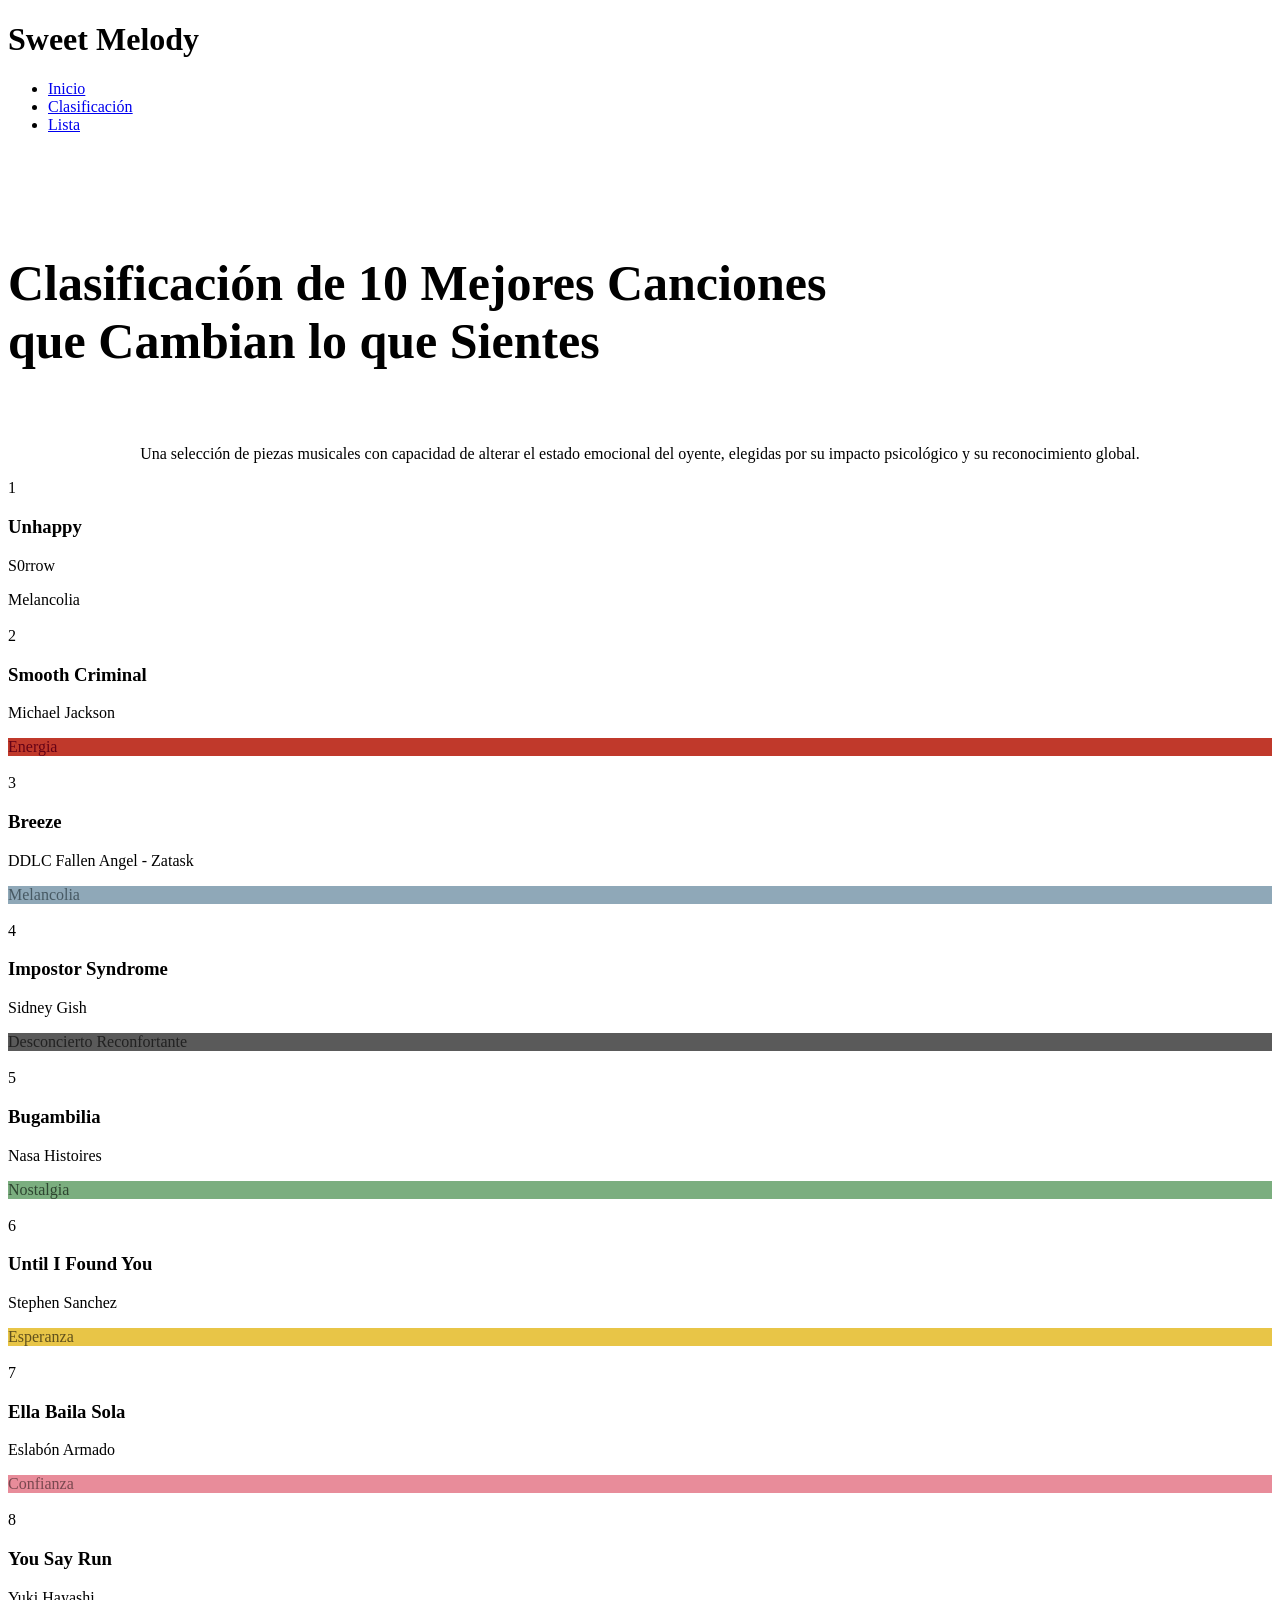
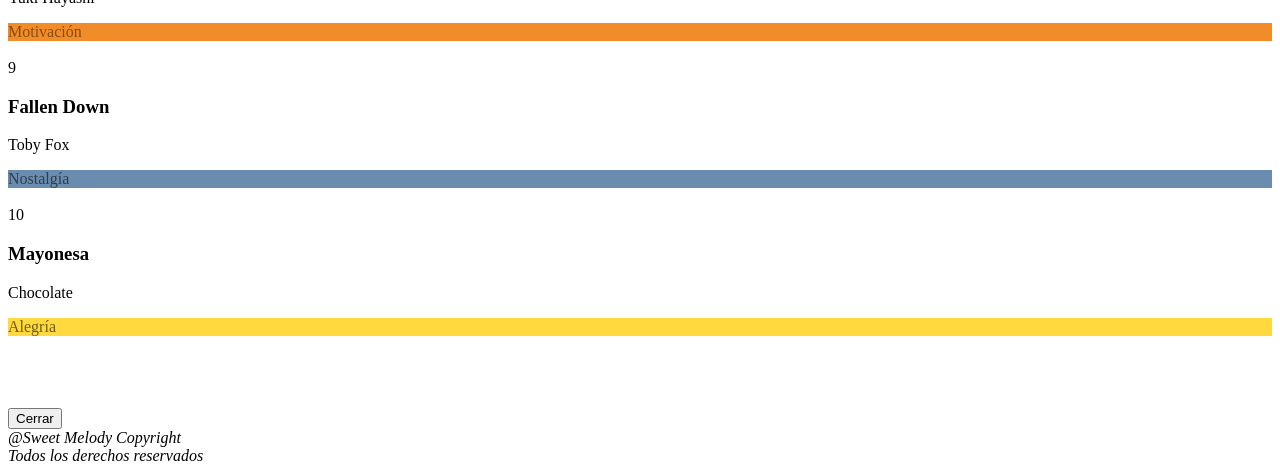
==== clasificación.html @ 74edee3a "Add files via upload" ====
<!DOCTYPE html>
<html lang="en">

<head>
    <meta charset="UTF-8">
    <meta name="viewport" content="width=device-width, initial-scale=1.0">
    <title>Clasificacion</title>
    <link rel="stylesheet" href="css/estilos.css" />
    <script src="js/javascript.js" defer></script>
</head>

<body>
    <header class="encabezado">
        <div class="titulo">
            <h1>Sweet Melody</h1>
        </div>

        <div class="contenedor_botones">
            <ul>
                <li>
                    <a href="index.html">Inicio</a>
                </li>
                <li><a href="clasificación.html"><u>Clasificación</u></a></li>
                <li><a href="tu_lista.html">Lista</a></li>
            </ul>
        </div>
    </header>

    <main style="margin-top: 120px;">
        <section class="fondo_seccion" style="margin-top: 10px;">
            <h2 style="font-size: 50px;">Clasificación de 10 Mejores Canciones <br> que Cambian lo que Sientes</h2>
            <br>
            <div class="fondo_textos_seccion">
                <p align="center">Una selección de piezas musicales con capacidad de alterar el estado emocional del
                    oyente, elegidas por su impacto psicológico y su reconocimiento global.</p>
            </div>
        </section>

        <!--Contenedor 1-->
        <section class="contenedor_top">
            <div class="fondo_musica">
                <div class="n_ranked">1</div>

                <div class="info_musica">
                    <h3>Unhappy</h3>
                    <p>S0rrow</p>
                    <div class="m_emocion">Melancolia</div>
                </div>

                <div class="m_detalles">
                    <img src="assets/Iconos-Emojis/Sientes_una_Presencia_Maligna.png" alt=""
                        onclick="mostrarCancion('unhappy')">
                </div>
            </div>

            <!--Contenedor 2-->
            <div class="fondo_musica">
                <div class="n_ranked">2</div>

                <div class="info_musica">
                    <h3>Smooth Criminal</h3>
                    <p>Michael Jackson</p>
                    <div class="m_emocion" style="background-color: #C0392B; color: rgb(101, 2, 22);">Energia</div>
                </div>

                <div class="m_detalles">
                    <img src="assets/Iconos-Emojis/Sientes_una_Presencia_Maligna.png" alt="" onclick="mostrarCancion('smoothCriminal')">
                </div>
            </div>

            <!--Contenedor 3-->
            <div class="fondo_musica">
                <div class="n_ranked">3</div>

                <div class="info_musica">
                    <h3>Breeze</h3>
                    <p>DDLC Fallen Angel - Zatask</p>
                    <div class="m_emocion" style="background-color: #8FA8B8; color: #475963;">Melancolia</div>
                </div>

                <div class="m_detalles">
                    <img src="assets/Iconos-Emojis/Sientes_una_Presencia_Maligna.png" alt="" onclick="mostrarCancion('breeze')">
                </div>
            </div>

            <!--Contenedor 4-->
            <div class="fondo_musica">
                <div class="n_ranked">4</div>

                <div class="info_musica">
                    <h3>Impostor Syndrome</h3>
                    <p>Sidney Gish</p>
                    <div class="m_emocion" style="background-color: #5A5A5A; color: #212121;">Desconcierto Reconfortante
                    </div>
                </div>

                <div class="m_detalles">
                    <img src="assets/Iconos-Emojis/Sientes_una_Presencia_Maligna.png" alt="" onclick="mostrarCancion('impostor')">
                </div>
            </div>

            <!--Contenedor 5-->
            <div class="fondo_musica">
                <div class="n_ranked">5</div>

                <div class="info_musica">
                    <h3>Bugambilia</h3>
                    <p>Nasa Histoires</p>
                    <div class="m_emocion" style="background-color: #7BAE7F; color: #2e4530;">Nostalgia</div>
                </div>

                <div class="m_detalles">
                    <img src="assets/Iconos-Emojis/Sientes_una_Presencia_Maligna.png" alt="" onclick="mostrarCancion('bugambilia')">
                </div>
            </div>


            <!--Contenedor 6-->
            <div class="fondo_musica">
                <div class="n_ranked">6</div>

                <div class="info_musica">
                    <h3>Until I Found You</h3>
                    <p>Stephen Sanchez</p>
                    <div class="m_emocion" style="background-color: #E8C547; color: #60511d;">Esperanza</div>
                </div>

                <div class="m_detalles">
                    <img src="assets/Iconos-Emojis/Sientes_una_Presencia_Maligna.png" alt="" onclick="mostrarCancion('untilIFoundYou')">
                </div>
            </div>


            <!--Contenedor 7-->
            <div class="fondo_musica">
                <div class="n_ranked">7</div>

                <div class="info_musica">
                    <h3>Ella Baila Sola</h3>
                    <p>Eslabón Armado</p>
                    <div class="m_emocion" style="background-color: #E88C9A; color: #79484f;">Confianza</div>
                </div>

                <div class="m_detalles">
                    <img src="assets/Iconos-Emojis/Sientes_una_Presencia_Maligna.png" alt="" onclick="mostrarCancion('ellaBailaSola')">
                </div>
            </div>


            <!--Contenedor 8-->
            <div class="fondo_musica">
                <div class="n_ranked">8</div>

                <div class="info_musica">
                    <h3>You Say Run</h3>
                    <p>Yuki Hayashi</p>
                    <div class="m_emocion" style="background-color: #F28C28; color: #844c14;">Motivación</div>
                </div>

                <div class="m_detalles">
                    <img src="assets/Iconos-Emojis/Sientes_una_Presencia_Maligna.png" alt="" onclick="mostrarCancion('youSayRun')">
                </div>
            </div>


            <!--Contenedor 9-->
            <div class="fondo_musica">
                <div class="n_ranked">9</div>

                <div class="info_musica">
                    <h3>Fallen Down</h3>
                    <p>Toby Fox</p>
                    <div class="m_emocion" style="background-color: #6A8CAF; color: #2f3e4e;">Nostalgía</div>
                </div>

                <div class="m_detalles">
                    <img src="assets/Iconos-Emojis/Sientes_una_Presencia_Maligna.png" alt="" onclick="mostrarCancion('fallenDown')">
                </div>
            </div>


            <!--Contenedor 10-->
            <div class="fondo_musica">
                <div class="n_ranked">10</div>

                <div class="info_musica">
                    <h3>Mayonesa</h3>
                    <p>Chocolate</p>
                    <div class="m_emocion" style="background-color: #FFD93D; color: #6d5c19;">Alegría</div>
                </div>

                <div class="m_detalles">
                    <img src="assets/Iconos-Emojis/Sientes_una_Presencia_Maligna.png" alt="" onclick="mostrarCancion('mayonesa')">
                </div>
            </div>

        </section>
    </main>



    <div id="modalCancion" class="modal">

        <div class="tarjeta-modal">

            <h2 id="tituloModal"></h2>
            <img id="imagenModal" src="" alt="">
            <p id="descripcionModal"></p>

            <button onclick="cerrarModal()">
                Cerrar
            </button>

        </div>

    </div>

    <footer><em>@Sweet Melody Copyright <br> Todos los derechos reservados </em></footer>
</body>

</html>
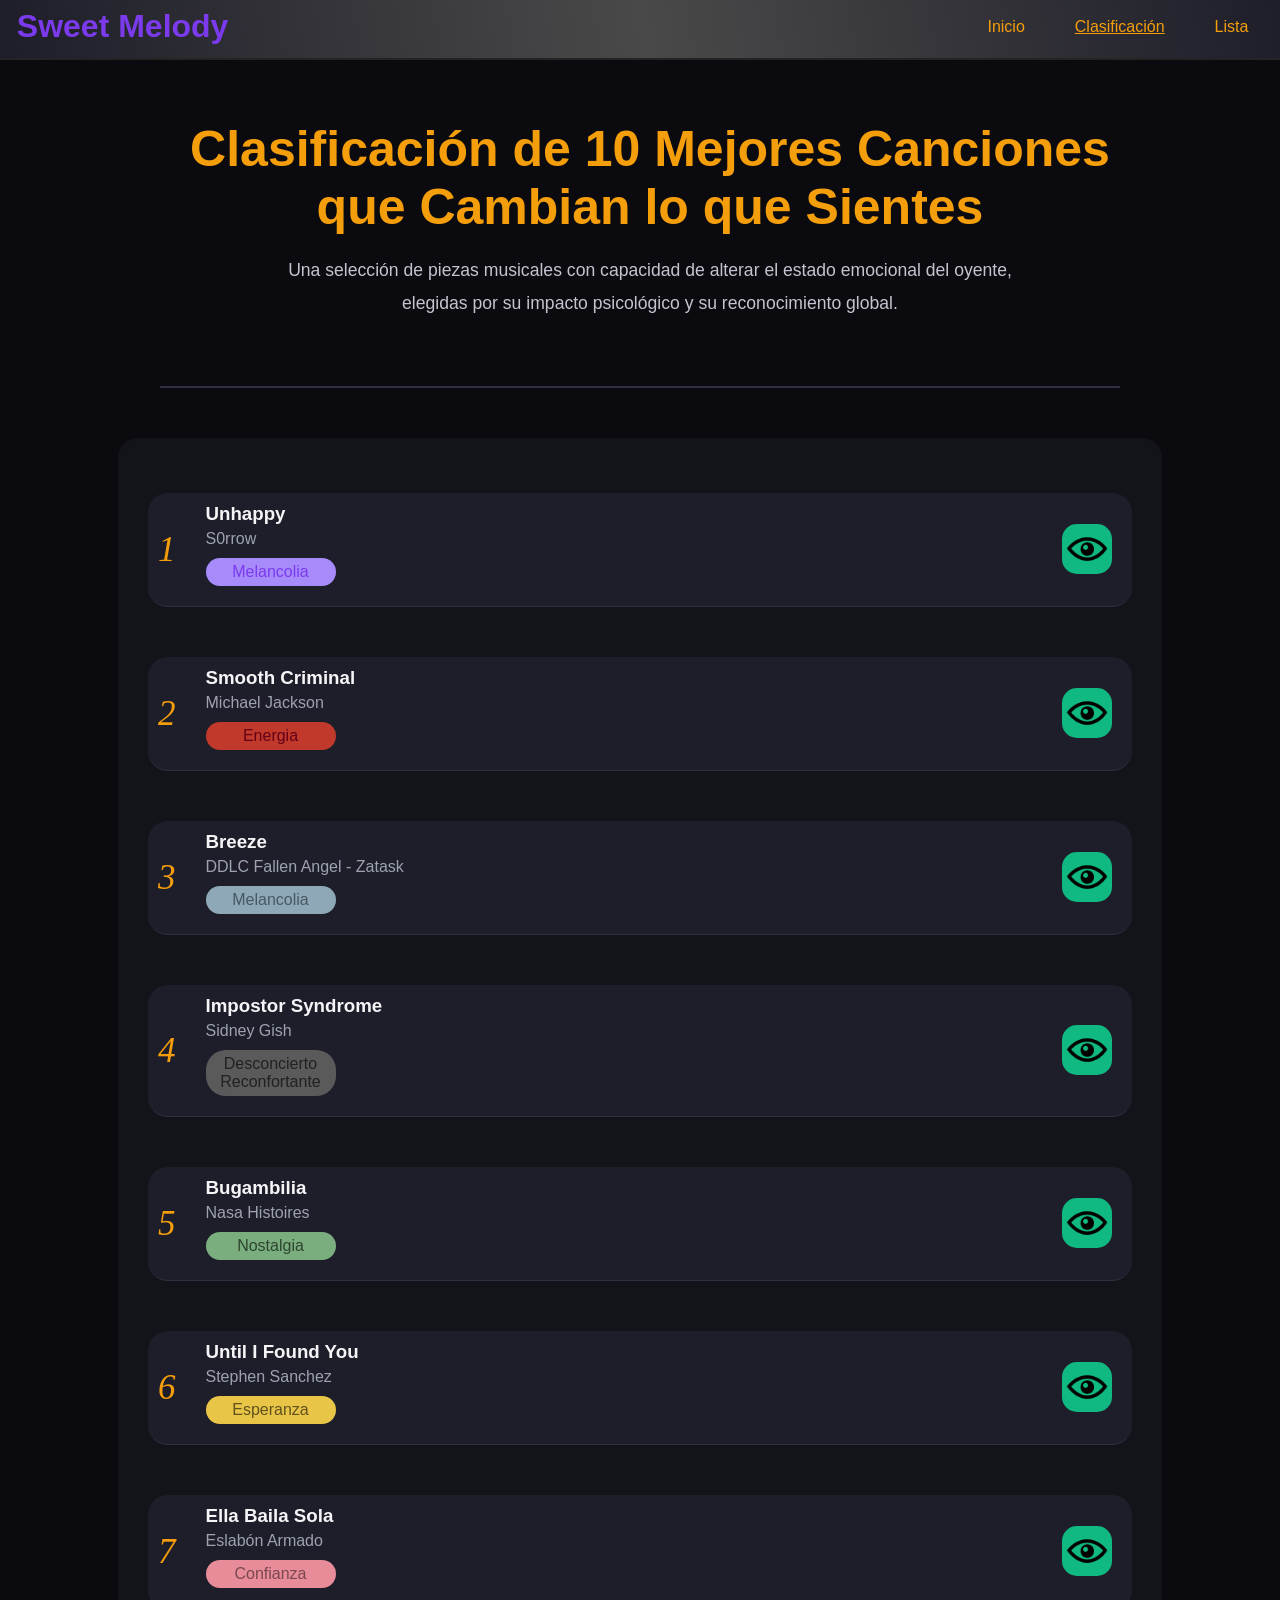
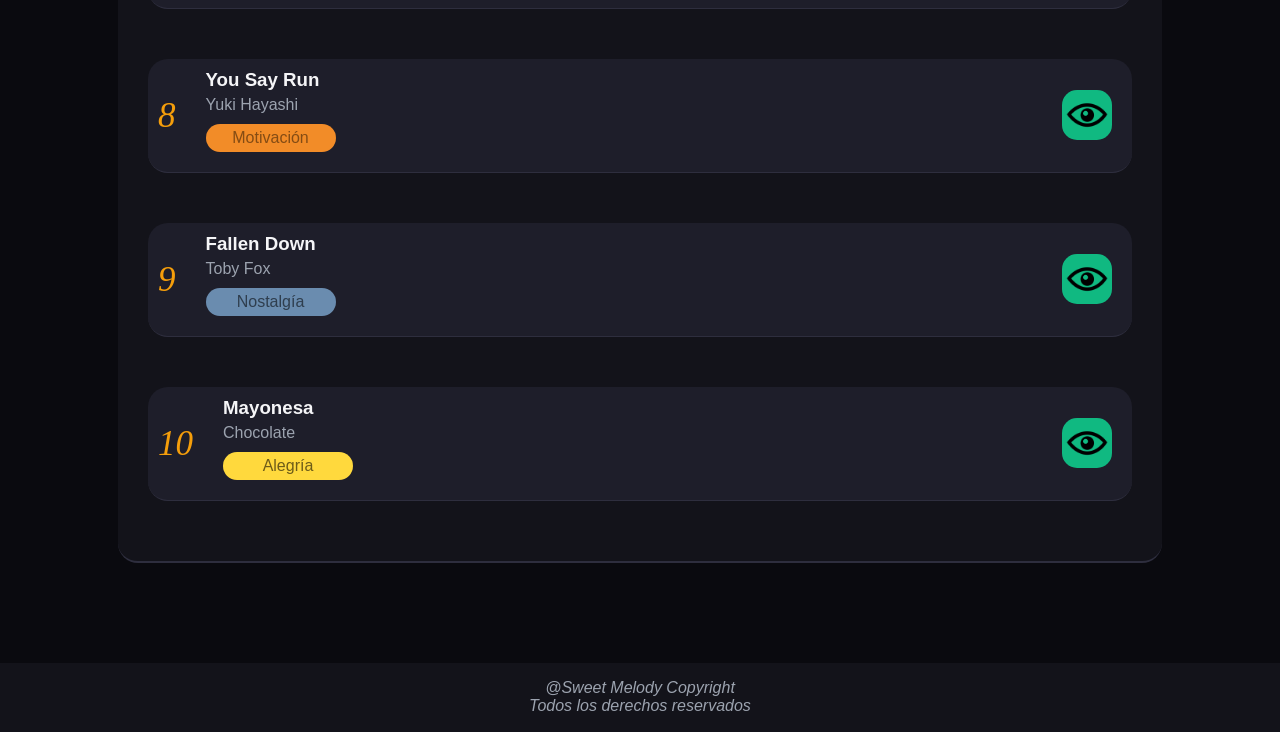
==== commit 47352d9c: "Add files via upload" ====
--- a/clasificación.html
+++ b/clasificación.html
@@ -207,6 +207,8 @@
             <img id="imagenModal" src="" alt="">
             <p id="descripcionModal"></p>
 
+            <audio src="" id="cancionModal" loop></audio>
+
             <button onclick="cerrarModal()">
                 Cerrar
             </button>
--- a/css/estilos.css
+++ b/css/estilos.css
@@ -0,0 +1,724 @@
+* {
+  padding: 0;
+  margin: 0;
+
+  /* border: 1px solid red; */
+}
+
+:root {
+  --negro: #0a0a0f;
+  --carbon: #13131a;
+  --gris-oscuro: #1e1e2a;
+  --gris-medio: #2e2e3e;
+  --violeta: #7c3aed;
+  --violeta-claro: #a78bfa;
+  --dorado: #f59e0b;
+  --blanco: #f5f5f7;
+  --gris-texto: #9ca3af;
+  --verde-nota: #10b981;
+}
+
+body {
+  background-color: #0a0a0f;
+  font-family: "Inter", sans-serif;
+  overflow-x: hidden;
+}
+
+main {
+  margin-top: 170px;
+  margin-bottom: 100px;
+}
+
+h2 {
+  color: var(--dorado);
+}
+
+h3 {
+  color: var(--blanco);
+}
+
+.encabezado {
+  top: 0;
+  width: 100vw;
+  min-height: 50px;
+  background: linear-gradient(260deg,
+      var(--gris-oscuro),
+      rgb(74, 73, 73),
+      var(--gris-oscuro));
+  padding: 4px;
+  border-bottom: 2px solid rgb(37, 35, 35);
+
+  display: flex;
+  gap: 10px;
+  align-items: center;
+
+  position: fixed;
+  z-index: 100;
+}
+
+.titulo {
+  margin-left: 1%;
+  flex: 0.4;
+  text-align: justify;
+}
+
+.titulo {
+  color: var(--violeta);
+}
+
+.contenedor_botones {
+  flex: 1;
+  margin-right: 2%;
+}
+
+.contenedor_botones ul {
+  float: right;
+  display: flex;
+  gap: 30px;
+}
+
+.contenedor_botones ul li {
+  display: block;
+  border-radius: 3px;
+  padding: 5px 10px;
+  transition: 0.5s ease;
+}
+
+.contenedor_botones ul li a {
+  color: var(--dorado);
+  text-decoration: none;
+
+  transition: 0.5s ease;
+}
+
+/* .contenedor_botones ul li a:hover {
+  font-size: 120%;
+  letter-spacing: 1px;
+} */
+
+.contenedor_botones ul li:hover {
+  background-color: var(--carbon);
+
+  a {
+    font-size: 120%;
+    letter-spacing: 1px;
+  }
+}
+
+/*La pagina principal*/
+
+.introduccion {
+  display: flex;
+  gap: 10px;
+  margin-bottom: 100px;
+  background:
+    radial-gradient(ellipse 80% 60% at 60% 40%,
+      rgba(124, 58, 237, 0.15) 0%,
+      transparent 70%),
+    radial-gradient(ellipse 40% 40% at 20% 80%,
+      rgba(245, 158, 11, 0.08) 0%,
+      transparent 60%);
+}
+
+.titulo_Central {
+  flex: 1;
+  margin: 10px;
+  margin-left: 40px;
+}
+
+.titulo_Central h1 {
+  transition: 0.7s ease-in-out;
+}
+
+.titulo_Central h1:hover {
+  transform: scale(1.02);
+  letter-spacing: 1px;
+}
+
+.titulo_Central p {
+  color: var(--gris-texto);
+}
+
+.titulo_Central h1 {
+  font-size: 60px;
+  font-family: "Playfair Display", serif;
+  color: var(--blanco);
+
+  margin-bottom: 25px;
+}
+
+.logo {
+  flex: 1;
+  align-content: center;
+}
+
+.logo img {
+  width: 90%;
+  height: 90%;
+  float: right;
+  margin-right: 20px;
+
+  opacity: 0.5;
+}
+
+.fondo_seccion {
+  margin: auto;
+  margin-top: 100px;
+  /* padding: 10px; */
+  padding-bottom: 60px;
+  width: 75%;
+
+  border-bottom: 2px solid var(--gris-medio);
+}
+
+.fondo_seccion h2 {
+  font-size: 35px;
+  text-align: center;
+}
+
+.fondo_seccion h2,
+.fondo_textos_seccion>p {
+  margin-left: 20px;
+}
+
+.fondo_textos_seccion {
+  width: 80%;
+  margin: auto;
+}
+
+.fondo_textos_seccion p {
+  color: #c4c4d0;
+  font-size: 1.1rem;
+  line-height: 1.9;
+}
+
+.notas {
+  margin-top: 50px;
+  background-color: var(--gris-medio);
+  border-left: 2px solid var(--violeta);
+  padding: 10px;
+  padding-left: 15px;
+
+  height: 6em;
+}
+
+.notas q {
+  font-size: 23px;
+  font-style: italic;
+  font-family: "Playfair Display", serif;
+  color: var(--blanco);
+}
+
+.notas blockquote {
+  color: var(--gris-texto);
+  font-family: "Space Mono", monospace;
+}
+
+/* .contenedor_help_titles{
+  
+}  */
+
+.contenedor_help_titles h2 {
+  margin-left: 0px;
+  text-align: left;
+}
+
+.divisor_columnas {
+  display: flex;
+  flex-wrap: wrap;
+  gap: 50px;
+  justify-content: center;
+}
+
+.tarjetas {
+  background-color: var(--carbon);
+  flex: 0.6;
+  padding: 15px;
+  justify-items: center;
+
+  border-radius: 10px;
+  box-shadow: 0px 0px 10px rgb(73, 73, 73);
+
+  transition: 0.5s ease;
+}
+
+.tarjetas h3 {
+  transition: color 0.5s ease-in-out;
+}
+
+.tarjetas:hover {
+  transform: scale(1.03);
+  box-shadow: 0px 0px 15px var(--violeta);
+
+  h3 {
+    color: var(--verde-nota);
+  }
+}
+
+.tarjetas p {
+  color: #c4c4d0;
+  font-size: 0.9rem;
+  line-height: 1.3;
+}
+
+.p_img_1 {
+  width: 250px;
+  height: 250px;
+  margin-bottom: 15px;
+
+  border-radius: 10px;
+}
+
+footer {
+  /* position: absolute;
+    bottom: 0;
+
+    width: 100vw; */
+  background-color: var(--carbon);
+  text-align: center;
+  align-content: center;
+
+  color: var(--gris-texto);
+
+  height: 4.3rem;
+}
+
+
+
+
+/* Cositas de la parte de clasificación */
+
+.contenedor_top,
+.fondo_musica {
+  border-radius: 20px;
+}
+
+.contenedor_top {
+  margin: auto;
+  margin-top: 50px;
+  padding-top: 5px;
+  padding-left: 10px;
+  padding-right: 10px;
+  padding-bottom: 60px;
+  width: 80%;
+
+  border-bottom: 2px solid var(--gris-medio);
+
+  background-color: var(--carbon);
+}
+
+.fondo_musica {
+  display: flex;
+  gap: 30px;
+
+  align-items: center;
+  margin: 0px 20px;
+  margin-top: 50px;
+  border-bottom: 1px solid var(--gris-medio);
+  background-color: var(--gris-oscuro);
+
+  transition: 0.7s ease;
+}
+
+.fondo_musica:hover {
+  transform: scale(1.02);
+  background-color: #1e1e2a;
+  box-shadow: 0px 0px 10px var(--violeta);
+  cursor: pointer;
+}
+
+.fondo_musica div {
+  margin-top: 10px;
+  margin-bottom: 10px;
+}
+
+.n_ranked {
+  font-family: 'Playfair Display', serif;
+  font-style: italic;
+  line-height: 1;
+  font-size: 35px;
+
+  margin-left: 10px;
+
+  align-content: center;
+  color: var(--dorado);
+}
+
+/* .n_ranked{
+  font-size: 35px;
+  color: var(--gris-medio);
+  font-family: 'Playfair Display', serif;
+  font-style: italic;
+} */
+
+.info_musica {
+  flex: 1;
+}
+
+.info_musica h3,
+p,
+div {
+  margin-bottom: 5px;
+}
+
+.info_musica p {
+  color: var(--gris-texto);
+}
+
+.m_emocion {
+  width: 120px;
+  height: auto;
+  text-align: center;
+
+  border-color: var(--violeta);
+  border-radius: 20px;
+  background-color: var(--violeta-claro);
+  color: var(--violeta);
+
+  padding: 5px;
+}
+
+.m_detalles {
+  width: 50px;
+  height: 50px;
+
+  flex: 0.1;
+}
+
+.m_detalles img {
+  background-color: var(--verde-nota);
+  width: 50px;
+  height: 50px;
+
+  margin-right: 20px;
+  border-radius: 15px;
+  float: right;
+
+  transition: 0.7s ease;
+}
+
+.m_detalles img:hover {
+  transform: scale(0.95);
+  background-color: #0e7f59;
+  cursor: pointer;
+}
+
+/*modal -> tarjetas flotatntes*/
+
+.modal {
+  display: none;
+  position: fixed;
+  top: 0;
+  left: 0;
+
+  width: 100%;
+  height: 100%;
+  background-color: rgba(0, 0, 0, .8);
+  justify-content: center;
+  align-items: center;
+
+  z-index: 99;
+}
+
+.tarjeta-modal {
+
+  width: 600px;
+  max-width: 90%;
+  background-color: var(--gris-oscuro);
+  padding: 25px;
+  border-radius: 20px;
+  text-align: center;
+  box-shadow: 0px 0px 15px var(--violeta);
+
+  animation: aparecer 1s ease-in forwards;
+}
+
+@keyframes aparecer {
+  from {
+    opacity: 0;
+    transform: translateY(60px);
+    transform: rotateY(70deg);
+  }
+
+  to {
+    opacity: 1;
+    transform: translateX(0);
+    transform: rotateY(0deg);
+  }
+}
+
+.tarjeta-modal img {
+
+  width: 100%;
+  max-height: 300px;
+  object-fit: cover;
+  border-radius: 15px;
+  margin: 20px 0;
+}
+
+.tarjeta-modal p {
+
+  color: var(--gris-texto);
+  line-height: 1.6;
+  margin-bottom: 20px;
+}
+
+.tarjeta-modal button {
+
+  background-color: var(--violeta);
+  color: white;
+  border: none;
+  padding: 10px 20px;
+  border-radius: 10px;
+  cursor: pointer;
+
+  transition: .3s;
+}
+
+.tarjeta-modal button:hover {
+  transform: scale(1.05);
+}
+
+
+
+
+/* tabla del la pagina "Tu lista*/
+
+.seccion_tabla {
+
+  margin: auto;
+  margin-top: 50px;
+  padding-top: 30px;
+  padding-left: 10px;
+  padding-right: 10px;
+  padding-bottom: 60px;
+  width: 80%;
+
+  border-radius: 15px;
+  border-bottom: 2px solid var(--gris-medio);
+
+  background-color: var(--carbon);
+
+}
+
+.contenedor_form {
+
+  background: var(--carbon);
+  border: 1px solid var(--gris-medio);
+  border-radius: 12px;
+  padding: 30px;
+  margin-bottom: 2.5rem;
+  display: grid;
+  grid-template-columns: 1fr 1fr 1fr auto;
+  gap: 1rem;
+  align-items: end;
+}
+
+.parte_formulario label {
+  color: var(--gris-texto);
+}
+
+.parte_formulario input,
+.parte_formulario select {
+  background: var(--gris-oscuro);
+  border: 1px solid var(--gris-medio);
+  color: var(--gris-texto);
+
+  padding: 12px 2px;
+  width: 100%;
+
+  border-radius: 6px;
+  font-size: 13px;
+}
+
+.parte_formulario select option {
+  background-color: var(--gris-medio);
+}
+
+.boton_añadir {
+  background: var(--violeta);
+  color: white;
+  border: none;
+  padding: 0.65rem 1.25rem;
+  border-radius: 6px;
+  cursor: pointer;
+  font-size: 0.85rem;
+  font-weight: 500;
+  transition: all 0.2s ease;
+
+  font-family: 'Inter', sans-serif;
+}
+
+.boton_añadir:hover {
+  background: #6d28d9;
+  transform: scale(1.05);
+}
+
+
+.boton_eliminar {
+  background-color: #9f2a2a;
+  color: #ec6767;
+  padding: 6px 7px;
+  border-radius: 8px;
+  cursor: pointer;
+  font-size: 15px;
+  transition: all 0.15s ease;
+}
+
+.boton_eliminar:hover {
+  transform: scale(1.05);
+  background-color: #ef4444;
+  color: #8a2424;
+}
+
+table {
+  width: 100%;
+  border-collapse: collapse;
+}
+
+thead tr {
+  border-bottom: 1px solid var(--gris-medio);
+}
+
+th {
+  text-align: center;
+  padding: 10px 16px;
+  font-size: 13px;
+  font-family: fantasy;
+  color: var(--gris-texto);
+  letter-spacing: 2px;
+  text-transform: uppercase;
+}
+
+td {
+  padding: 14px;
+  font-size: 15px;
+  border-bottom: 1px solid rgba(46, 46, 62, 0.5);
+  vertical-align: middle;
+}
+
+tbody tr {
+  transition: 0.7s ease;
+}
+
+tbody tr:hover {
+  background: rgba(98, 51, 177, 0.398);
+}
+
+.vacio {
+  text-align: center;
+  padding: 30px;
+  color: var(--gris-texto);
+  font-size: 15px;
+}
+
+.simbolo_vacio {
+  font-size: 40px;
+  margin-bottom: 16px;
+}
+
+
+
+
+@media (max-width: 750px) {
+ 
+  /*Pagina Principal*/
+  .encabezado {
+    flex-direction: column;
+    align-items: center;
+    padding: 10px 16px;
+  }
+ 
+  .titulo h1 {
+    font-size: 22px;
+  }
+ 
+  .contenedor_botones ul {
+    gap: 10px;
+  }
+ 
+  .contenedor_botones ul li a {
+    font-size: 14px;
+  }
+ 
+  main {
+    margin-top: 150px;
+    margin-bottom: 60px;
+  }
+ 
+  .titulo_Central h1 {
+    font-size: 28px;
+    margin-bottom: 16px;
+  }
+ 
+  .titulo_Central {
+    margin-left: 12px;
+    margin-right: 12px;
+  }
+ 
+  .logo img {
+    width: 85%;
+  }
+ 
+  .notas {
+    height: auto;
+    padding: 14px;
+  }
+ 
+  .notas q {
+    font-size: 17px;
+  }
+
+  .tarjetas {
+    width: 95%;
+  }
+ 
+  .p_img_1 {
+    width: 180px;
+    height: 180px;
+  }
+ 
+
+  /* Clasificación */
+  .contenedor_top {
+    width: 96%;
+    padding-left: 6px;
+    padding-right: 6px;
+  }
+ 
+  .fondo_musica {
+    gap: 10px;
+    margin: 0 6px;
+    margin-top: 30px;
+  }
+ 
+  .n_ranked {
+    font-size: 26px;
+    margin-left: 6px;
+  }
+ 
+  .info_musica h3 {
+    font-size: 15px;
+  }
+ 
+  .info_musica p {
+    font-size: 13px;
+  }
+ 
+  .m_emocion {
+    font-size: 12px;
+    width: 100px;
+    padding: 3px;
+  }
+ 
+  .m_detalles img {
+    width: 38px;
+    height: 38px;
+  }
+ 
+  /* Modal */
+  .tarjeta-modal {
+    width: 92%;
+    padding: 18px;
+  }
+}
